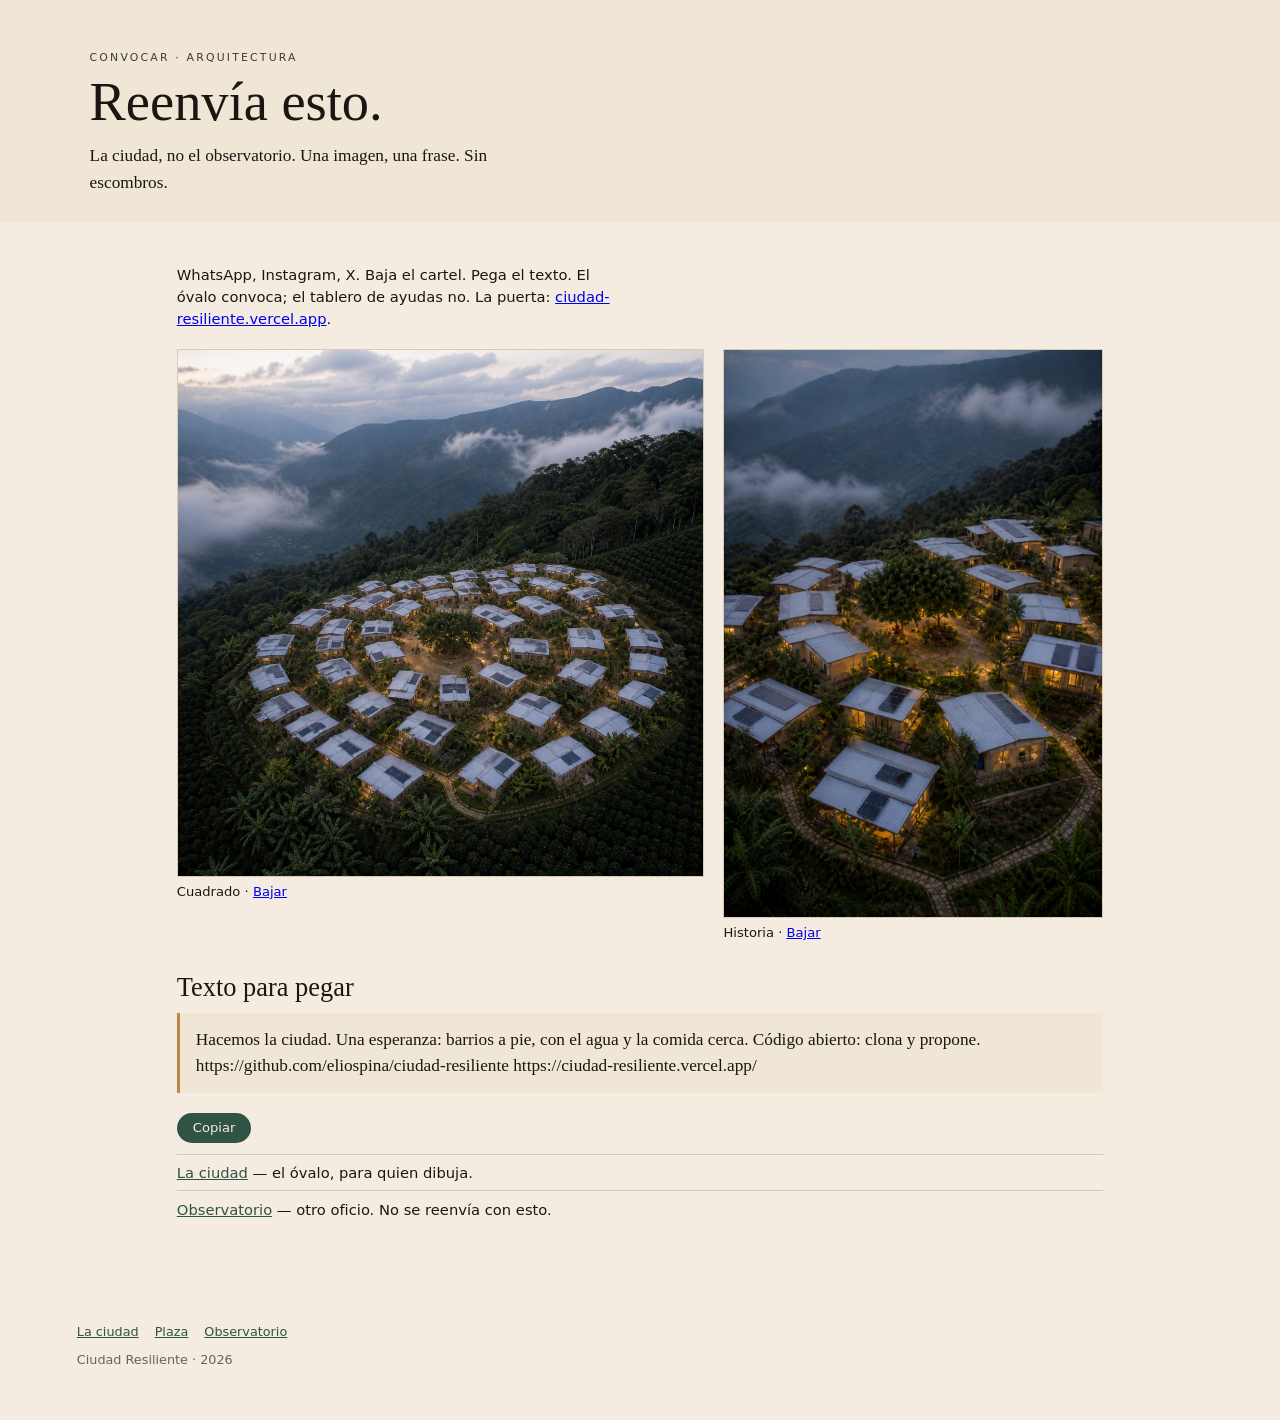
==== compartir.html @ 82fd2ac4 "Publicar la semilla: esperanza, código abierto y una puerta para participar. Co-authored-by: Cursor " ====
<!DOCTYPE html>
<html lang="es">
  <head>
    <meta charset="utf-8" />
    <meta name="viewport" content="width=device-width, initial-scale=1" />
    <title>Reenvía — Ciudad Resiliente</title>
    <meta
      name="description"
      content="Hacemos la ciudad. Óvalo de células. Arquitectas y urbanismo: se dibuja la primera célula."
    />
    <meta property="og:title" content="Hacemos la ciudad." />
    <meta
      property="og:description"
      content="Óvalo de células. Risaralda · Valle · Chocó. Arquitectas, urbanismo: dibuja la primera célula."
    />
    <meta
      property="og:image"
      content="https://ciudad-resiliente.vercel.app/public/cartel-ciudad.png"
    />
    <meta
      property="og:url"
      content="https://ciudad-resiliente.vercel.app/compartir.html"
    />
    <meta property="og:type" content="website" />
    <meta name="twitter:card" content="summary_large_image" />
    <meta
      name="twitter:image"
      content="https://ciudad-resiliente.vercel.app/public/cartel-ciudad.png"
    />
    <link rel="canonical" href="https://ciudad-resiliente.vercel.app/compartir.html" />
    <link rel="stylesheet" href="styles.css" />
  </head>
  <body>
    <header class="obs-hero">
      <p class="kicker">Convocar · arquitectura</p>
      <h1>Reenvía esto.</h1>
      <p class="lead">
        La ciudad, no el observatorio. Una imagen, una frase. Sin escombros.
      </p>
    </header>

    <main>
      <section>
        <p class="plain">
          WhatsApp, Instagram, X. Baja el cartel. Pega el texto. El óvalo
          convoca; el tablero de ayudas no. La puerta:
          <a href="https://ciudad-resiliente.vercel.app/">ciudad-resiliente.vercel.app</a>.
        </p>
        <div class="share-grid">
          <figure>
            <img
              src="public/cartel-ciudad.png"
              alt="Cartel cuadrado: primera célula compacta en ladera, patio al centro."
            />
            <figcaption>
              Cuadrado ·
              <a href="public/cartel-ciudad.png" download>Bajar</a>
            </figcaption>
          </figure>
          <figure>
            <img
              src="public/cartel-ciudad-story.png"
              alt="Cartel vertical: la misma célula compacta, para historia."
            />
            <figcaption>
              Historia ·
              <a href="public/cartel-ciudad-story.png" download>Bajar</a>
            </figcaption>
          </figure>
        </div>
      </section>

      <section>
        <h2>Texto para pegar</h2>
        <blockquote id="share-copy">
          Hacemos la ciudad.

          Una esperanza: barrios a pie, con el agua y la comida cerca.
          Código abierto: clona y propone.

          https://github.com/eliospina/ciudad-resiliente
          https://ciudad-resiliente.vercel.app/
        </blockquote>
        <button type="button" id="copy-btn">Copiar</button>
      </section>

      <section id="invitar">
        <ul class="invite-doors">
          <li>
            <a href="index.html">La ciudad</a>
            — el óvalo, para quien dibuja.
          </li>
          <li>
            <a href="observatorio.html">Observatorio</a>
            — otro oficio. No se reenvía con esto.
          </li>
        </ul>
      </section>
    </main>

    <footer>
      <nav class="doors" aria-label="Dos oficios">
        <a href="index.html">La ciudad</a>
        <a href="plaza.html">Plaza</a>
        <a href="observatorio.html">Observatorio</a>
      </nav>
      <p>Ciudad Resiliente · 2026</p>
    </footer>
    <script>
      const btn = document.getElementById("copy-btn");
      const text = document
        .getElementById("share-copy")
        .textContent.replace(/[ \t]+\n/g, "\n")
        .replace(/\n[ \t]+/g, "\n")
        .replace(/[ \t]{2,}/g, " ")
        .trim();
      btn.addEventListener("click", async () => {
        await navigator.clipboard.writeText(text);
        btn.textContent = "Copiado";
      });
    </script>
  </body>
</html>
---- styles.css ----
:root {
  --ink: #1a1612;
  --paper: #f4ece0;
  --gold: #b8894a;
  --moss: #2f5344;
  --muted: #6a6358;
  --line: #d7cbb8;
  --plate: #efe6d6;
}

* {
  box-sizing: border-box;
}

html,
body {
  margin: 0;
  background: var(--paper);
  color: var(--ink);
  font-family: "Iowan Old Style", Palatino, "Palatino Linotype", Georgia, serif;
}

.hero {
  position: relative;
  min-height: 78vh;
}

.hero img {
  width: 100%;
  height: 78vh;
  object-fit: cover;
  object-position: center 40%;
  display: block;
  filter: saturate(0.88) contrast(1.04);
}

.hero-copy {
  position: absolute;
  inset: auto 0 0;
  padding: 3.2rem 7vw 2.4rem;
  background: linear-gradient(transparent, rgba(18, 14, 10, 0.82));
  color: var(--paper);
}

.hero-copy .lead {
  max-width: 22rem;
  font-size: 1.15rem;
  line-height: 1.45;
  color: #f3eadc;
}

.plain-hero {
  max-width: 26rem;
  margin: 0.45rem 0 0;
  font-family: system-ui, sans-serif;
  font-size: 0.82rem;
  line-height: 1.45;
  color: #e8dcc8;
  opacity: 0.88;
}

.enter-city {
  display: inline-block;
  margin: 1rem 0.5rem 0 0;
  padding: 0.58rem 1rem;
  border: 1px solid rgba(243, 234, 220, 0.7);
  border-radius: 999px;
  color: var(--paper);
  font-family: system-ui, sans-serif;
  font-size: 0.8rem;
  text-decoration: none;
  transition: color 0.2s ease, background 0.2s ease;
}

.enter-city:hover,
.enter-city:focus-visible {
  color: var(--ink);
  background: var(--paper);
}

.kicker {
  letter-spacing: 0.2em;
  text-transform: uppercase;
  font-size: 0.68rem;
  font-family: system-ui, sans-serif;
  margin: 0 0 0.55rem;
  opacity: 0.82;
}

h1 {
  font-weight: 400;
  font-size: clamp(2rem, 5vw, 3.4rem);
  line-height: 1.08;
  margin: 0 0 0.7rem;
}

.pillars {
  list-style: none;
  display: flex;
  flex-wrap: wrap;
  gap: 0.4rem 0.45rem;
  margin: 1.1rem 0 0;
  padding: 0;
  max-width: 36rem;
}

.pillars li {
  font-family: system-ui, sans-serif;
  font-size: 0.68rem;
  letter-spacing: 0.06em;
  text-transform: uppercase;
  color: var(--paper);
  border: 1px solid rgba(243, 234, 220, 0.38);
  border-radius: 999px;
  padding: 0.28rem 0.7rem;
}

.lead,
main p {
  font-size: 1.08rem;
  line-height: 1.55;
}

main {
  max-width: 1080px;
  margin: 0 auto;
  padding: 2.6rem 6vw 5rem;
}

h2 {
  font-weight: 400;
  font-size: 1.65rem;
  margin: 0 0 0.45rem;
}

.split {
  display: grid;
  gap: 1.6rem;
  align-items: start;
}

.oval-wrap {
  order: -1;
  margin: 0;
  background: var(--plate);
  border-radius: 1.1rem;
  padding: 0.7rem;
}

@media (min-width: 880px) {
  .split {
    grid-template-columns: minmax(0, 0.92fr) minmax(0, 1.18fr);
    gap: 2.2rem;
  }

  .oval-wrap {
    order: 0;
    position: sticky;
    top: 1rem;
  }
}

.lesson {
  background: var(--plate);
  border-radius: 0.9rem;
  padding: 0.95rem 1.05rem 0.7rem;
  margin: 0.9rem 0 0.85rem;
}

.question {
  font-size: 1.28rem;
  line-height: 1.3;
  margin: 0 0 0.35rem;
}

.note {
  color: var(--moss);
  min-height: 0;
  margin: 0 0 0.35rem;
}

.connects {
  font-family: system-ui, sans-serif;
  font-size: 0.72rem;
  letter-spacing: 0.08em;
  text-transform: uppercase;
  color: var(--gold);
  min-height: 1.1rem;
  margin: 0;
}

.question.in,
.note.in,
.connects.in,
.soil-note.in {
  animation: rise 0.45s ease;
}

.layers {
  display: inline-flex;
  flex-wrap: wrap;
  gap: 0;
  margin: 0 0 1rem;
  border: 1px solid var(--line);
  border-radius: 999px;
  padding: 0.15rem;
  background: var(--plate);
}

.layers button {
  font-family: system-ui, sans-serif;
  font-size: 0.78rem;
  letter-spacing: 0.04em;
  background: transparent;
  color: var(--ink);
  border: 0;
  border-radius: 999px;
  padding: 0.42rem 0.95rem;
  cursor: pointer;
}

.layers button[aria-pressed="true"] {
  background: var(--moss);
  color: var(--paper);
  border-color: var(--moss);
}

#layer-lead {
  color: var(--moss);
  margin: 0 0 0.35rem;
  max-width: 26rem;
}

.plain,
#layer-plain {
  font-family: system-ui, sans-serif;
  font-size: 0.92rem;
  line-height: 1.5;
  color: var(--ink);
  margin: 0 0 0.85rem;
  max-width: 28rem;
}

.hope .plain {
  max-width: 36rem;
}

.hope a,
.invite-doors a {
  color: var(--moss);
}

#ovalo-lesson[data-layer="habitar"] #hacer-btn,
#ovalo-lesson[data-layer="habitar"] #valores-btn,
#ovalo-lesson[data-layer="habitar"] #vida-btn,
#ovalo-lesson[data-layer="habitar"] #waste-btn {
  display: none;
}

.green-wash {
  fill: var(--moss);
  opacity: 0;
  pointer-events: none;
  transition: opacity 0.45s ease;
}

#ovalo[data-layer="habitar"] .green-wash {
  opacity: 0.12;
}

#ovalo[data-layer="habitar"] .cell[data-id="naturaleza"] circle {
  fill: #c8d6c6;
}

#ovalo[data-layer="habitar"] .flow[data-nodes="agua naturaleza"],
#ovalo[data-layer="habitar"] .flow[data-nodes="naturaleza alimento"],
#ovalo[data-layer="habitar"] .flow[data-nodes="vivienda naturaleza"] {
  opacity: 0.34;
}

#ovalo[data-layer="habitar"] .flow.is-on {
  opacity: 0.85;
}

#territorio-panel .soils {
  margin: 0.7rem 0 0.4rem;
}

#territorio-panel .soils article {
  padding: 0.65rem 0.75rem 0.25rem;
}

#territorio-panel .soils h3 {
  font-size: 1.05rem;
  margin: 0 0 0.2rem;
}

#territorio-panel .soils p,
#territorio-panel .soil-note {
  font-size: 0.88rem;
}

#territorio-panel .soil-note {
  min-height: 4.2rem;
  margin: 0 0 0.8rem;
}

#layer-title {
  margin: 0 0 0.25rem;
}

.lesson-bar {
  display: flex;
  flex-wrap: wrap;
  align-items: center;
  gap: 0.55rem;
  margin: 0 0 0.4rem;
}

#tour-btn,
#waste-btn,
#vida-btn,
#valores-btn,
#hacer-btn,
.chips button {
  font-family: system-ui, sans-serif;
  font-size: 0.78rem;
  letter-spacing: 0.04em;
  background: transparent;
  color: var(--ink);
  border: 1px solid var(--line);
  border-radius: 999px;
  padding: 0.4rem 0.85rem;
  cursor: pointer;
}

#tour-btn {
  background: var(--moss);
  color: var(--paper);
  border-color: var(--moss);
}

.chips button:focus-visible,
.layers button:focus-visible,
#tour-btn:focus-visible,
#waste-btn:focus-visible,
#vida-btn:focus-visible,
#valores-btn:focus-visible,
#hacer-btn:focus-visible {
  outline: 2px solid var(--moss);
  outline-offset: 2px;
}

#tour-btn[aria-pressed="true"],
#waste-btn[aria-pressed="true"],
#vida-btn[aria-pressed="true"],
#valores-btn[aria-pressed="true"],
#hacer-btn[aria-pressed="true"],
.chips button[aria-pressed="true"] {
  background: var(--ink);
  color: var(--paper);
  border-color: var(--ink);
}

.tour-step {
  font-family: system-ui, sans-serif;
  font-size: 0.75rem;
  color: var(--muted);
}

.chips {
  display: flex;
  flex-wrap: wrap;
  gap: 0.4rem;
}

.chip-label {
  font-family: system-ui, sans-serif;
  font-size: 0.68rem;
  letter-spacing: 0.12em;
  text-transform: uppercase;
  color: var(--muted);
  margin: 0.9rem 0 0.2rem;
}

.chip-hint {
  font-family: system-ui, sans-serif;
  font-size: 0.82rem;
  line-height: 1.4;
  color: var(--ink);
  margin: 0 0 0.4rem;
}

.hacer-path {
  margin: 0.2rem 0 0.8rem;
  display: flex;
  flex-wrap: wrap;
  align-items: center;
  gap: 0.35rem 0.4rem;
}

.hacer-path button {
  font-family: system-ui, sans-serif;
  font-size: 0.78rem;
  letter-spacing: 0.04em;
  background: transparent;
  color: var(--moss);
  border: 1px solid #c9b89a;
  border-radius: 999px;
  padding: 0.28rem 0.7rem;
  cursor: pointer;
}

.hacer-path button[aria-pressed="true"] {
  background: var(--ink);
  color: var(--paper);
  border-color: var(--ink);
}

.waste-path[hidden] {
  display: none;
}

#ovalo {
  width: 100%;
  height: auto;
}

.ring {
  fill: none;
  stroke: var(--gold);
  stroke-width: 1.2;
  transition: stroke 0.4s ease;
}

#ovalo[data-soil="risaralda"] .ring {
  stroke: #8a6a3a;
}

#ovalo[data-soil="valle"] .ring {
  stroke: #4a7a8a;
}

#ovalo[data-soil="choco"] .ring {
  stroke: #2f5a3c;
}

.flow {
  fill: none;
  stroke: var(--gold);
  stroke-width: 1.4;
  stroke-dasharray: 6 8;
  opacity: 0;
  pointer-events: none;
  transition: opacity 0.35s ease;
}

.flow.is-on {
  opacity: 0.85;
  animation: dash 18s linear infinite;
}

.cell circle {
  fill: #efe4d0;
  stroke: var(--ink);
  stroke-width: 1.2;
  cursor: pointer;
  transition: fill 0.3s ease, stroke-width 0.3s ease, transform 0.3s ease;
}

.cell.nucleus circle {
  fill: var(--gold);
}

.cell text {
  font-size: 8px;
  text-anchor: middle;
  font-family: system-ui, sans-serif;
  pointer-events: none;
  fill: var(--ink);
}

.cell:hover circle,
.cell:focus-visible circle {
  fill: var(--paper);
}

.cell:focus {
  outline: none;
}

.cell:focus-visible circle {
  stroke-width: 2.4;
  fill: var(--paper);
}

#ovalo.teaching .cell.is-dim {
  opacity: 0.28;
}

#ovalo.teaching .cell.is-on circle {
  fill: var(--paper);
  stroke-width: 2.2;
}

#ovalo.teaching .cell.nucleus.is-on circle {
  fill: var(--gold);
  animation: pulse 1.8s ease-in-out infinite;
}

.cards {
  display: grid;
  gap: 1rem;
}

@media (min-width: 720px) {
  .cards {
    grid-template-columns: repeat(3, 1fr);
  }
}

.cards article {
  border: 1px solid #d9ccb6;
  padding: 1rem 1.1rem 0.4rem;
}

.soils article {
  cursor: pointer;
  transition: border-color 0.25s ease, background 0.25s ease;
}

.soils article.is-on {
  border-color: var(--ink);
  background: #efe4d0;
}

.soil-note {
  color: var(--moss);
  min-height: 3.2rem;
}

.tracker.crystal {
  border: 1px solid #c9b89a;
  padding: 1.2rem 1.1rem 0.8rem;
  background: linear-gradient(180deg, rgba(255, 255, 255, 0.28), transparent 42%);
}

.wall {
  font-family: system-ui, sans-serif;
  font-size: 0.92rem;
  line-height: 1.45;
  color: var(--ink);
  background: #efe4d0;
  border: 1px solid var(--ink);
  padding: 0.75rem 0.9rem;
  margin: 0 0 1rem;
}

.source-map {
  list-style: none;
  margin: 0 0 1rem;
  padding: 0;
  display: grid;
  gap: 0.45rem;
  font-family: system-ui, sans-serif;
  font-size: 0.86rem;
  line-height: 1.45;
}

.source-map a {
  color: var(--moss);
}

.observatorio-plain {
  max-width: 36rem;
  margin: 0 0 0.8rem;
}

.pulso {
  display: flex;
  align-items: flex-start;
  gap: 0.55rem;
  font-family: system-ui, sans-serif;
  font-size: 0.82rem;
  color: var(--moss);
  margin: 0.9rem 0 0.2rem;
}

.pulso-dot {
  width: 0.55rem;
  height: 0.55rem;
  margin-top: 0.35rem;
  border-radius: 50%;
  background: var(--moss);
  flex-shrink: 0;
}

.pulso.is-live .pulso-dot {
  animation: pulso-live 1.6s ease-in-out infinite;
}

.pulso.is-stale .pulso-dot {
  background: var(--muted);
  animation: none;
}

.pulso-clock {
  font-family: system-ui, sans-serif;
  font-size: 0.72rem;
  color: var(--muted);
  margin: 0 0 0.6rem;
}

.pulso-events {
  list-style: none;
  margin: 0 0 0.8rem;
  padding: 0;
  font-family: system-ui, sans-serif;
  font-size: 0.8rem;
  line-height: 1.45;
}

.pulso-events li {
  border-top: 1px solid #d9ccb6;
  padding: 0.45rem 0;
}

.pulso-events .when {
  color: var(--muted);
  font-size: 0.7rem;
  letter-spacing: 0.04em;
}

.pulso-events .pulso-note {
  color: var(--ink);
  margin: 0.2rem 0 0;
}

#flujos-body tr.is-new td {
  background: #efe4d0;
}

@keyframes pulso-live {
  50% {
    opacity: 0.35;
  }
}

@keyframes dash {
  to {
    stroke-dashoffset: -280;
  }
}

@keyframes pulse {
  50% {
    stroke-width: 3.4;
  }
}

@keyframes rise {
  from {
    opacity: 0;
    transform: translateY(6px);
  }
  to {
    opacity: 1;
    transform: none;
  }
}

@media (prefers-reduced-motion: reduce) {
  .flow.is-on,
  #ovalo.teaching .cell.nucleus.is-on circle,
  .question.in,
  .note.in,
  .connects.in,
  .soil-note.in,
  .pulso.is-live .pulso-dot {
    animation: none;
  }
}

.tracker-lede {
  margin: 0 0 0.6rem;
}

.crystal-keys {
  list-style: none;
  margin: 0 0 0.9rem;
  padding: 0;
  display: grid;
  gap: 0.25rem 1.2rem;
  font-family: system-ui, sans-serif;
  font-size: 0.82rem;
  color: var(--moss);
}

@media (min-width: 640px) {
  .crystal-keys {
    grid-template-columns: 1fr 1fr;
  }
}

.hope {
  border-top: 1px solid var(--line);
  border-bottom: 1px solid var(--line);
  padding: 1.8rem 0;
  margin-top: 2.4rem;
}

#codigo {
  padding: 1.8rem 0 0;
}

.clone-box {
  max-width: 40rem;
  overflow-x: auto;
  padding: 0.9rem 1rem;
  background: var(--plate);
  border-left: 3px solid var(--gold);
  font-family: ui-monospace, Menlo, monospace;
  font-size: 0.82rem;
  line-height: 1.5;
}

.clone-box code {
  font: inherit;
}

.table-wrap {
  overflow-x: auto;
  margin: 1.2rem 0 0.6rem;
}

table {
  width: 100%;
  border-collapse: collapse;
  font-family: system-ui, sans-serif;
  font-size: 0.82rem;
}

th,
td {
  text-align: left;
  vertical-align: top;
  padding: 0.65rem 0.7rem;
  border-bottom: 1px solid #d9ccb6;
}

th {
  font-weight: 600;
  font-size: 0.68rem;
  letter-spacing: 0.08em;
  text-transform: uppercase;
  color: var(--muted);
}

td a {
  color: var(--moss);
}

.path {
  font-family: system-ui, sans-serif;
  font-size: 0.8rem;
  letter-spacing: 0.04em;
  color: var(--moss);
}

.gap {
  color: var(--muted);
}

.table-legend {
  font-family: system-ui, sans-serif;
  font-size: 0.72rem;
  color: var(--muted);
  margin: 0 0 0.4rem;
}

.invite-doors {
  list-style: none;
  margin: 0.7rem 0 0;
  padding: 0;
  display: grid;
  gap: 0.45rem;
  font-family: system-ui, sans-serif;
  font-size: 0.92rem;
  line-height: 1.45;
}

.invite-doors li {
  border-top: 1px solid var(--line);
  padding: 0.45rem 0 0;
}

.steps {
  max-width: 36rem;
  margin: 0.9rem 0 1.2rem;
  padding: 0;
  list-style: none;
  counter-reset: paso;
}

.steps li {
  counter-increment: paso;
  position: relative;
  padding: 0.55rem 0 0.55rem 2.1rem;
  border-top: 1px solid var(--line);
  font-family: system-ui, sans-serif;
  font-size: 0.92rem;
  line-height: 1.45;
}

.steps li::before {
  content: counter(paso);
  position: absolute;
  left: 0;
  top: 0.6rem;
  font-size: 0.75rem;
  color: var(--gold);
}

.steps a {
  color: var(--moss);
}

.disclaimer {
  font-family: system-ui, sans-serif;
  font-size: 0.72rem;
  line-height: 1.45;
  color: var(--muted);
  max-width: 40rem;
  margin-top: 0.75rem;
}

footer {
  padding: 1.5rem 6vw 2.5rem;
  font-family: system-ui, sans-serif;
  font-size: 0.8rem;
  color: var(--muted);
}

footer a {
  color: var(--moss);
}

.doors {
  display: flex;
  gap: 1rem;
  margin: 0 0 0.6rem;
}

.doors a {
  color: var(--moss);
}

.doors a[aria-current="page"] {
  color: var(--ink);
  text-decoration: none;
  font-weight: 600;
}

.obs-hero {
  padding: 3.2rem 7vw 1.6rem;
  background: var(--plate);
}

.obs-hero .lead {
  max-width: 28rem;
  margin: 0;
}

.share-grid {
  display: grid;
  gap: 1.2rem;
  margin: 1.2rem 0 2rem;
}

@media (min-width: 720px) {
  .share-grid {
    grid-template-columns: 1fr 0.72fr;
    align-items: start;
  }
}

.share-grid figure {
  margin: 0;
}

.share-grid img {
  width: 100%;
  height: auto;
  display: block;
  border: 1px solid var(--line);
}

.share-grid figcaption,
#copy-btn {
  font-family: system-ui, sans-serif;
  font-size: 0.82rem;
  margin: 0.45rem 0 0;
}

blockquote {
  margin: 0.6rem 0 0.8rem;
  padding: 0.9rem 1rem;
  background: var(--plate);
  border-left: 3px solid var(--gold);
  font-size: 1.08rem;
  line-height: 1.5;
}

#copy-btn {
  font-family: system-ui, sans-serif;
  background: var(--moss);
  color: var(--paper);
  border: 0;
  border-radius: 999px;
  padding: 0.45rem 1rem;
  cursor: pointer;
}

.civic-form {
  display: grid;
  gap: 0.7rem;
  max-width: 28rem;
  margin: 1rem 0 0.6rem;
}

.civic-form label,
.proposal .plain {
  font-family: system-ui, sans-serif;
  font-size: 0.86rem;
  line-height: 1.45;
}

.civic-form input,
.civic-form select,
.civic-form textarea {
  display: block;
  width: 100%;
  margin: 0.28rem 0 0;
  padding: 0.45rem 0.55rem;
  border: 1px solid var(--line);
  border-radius: 0.4rem;
  background: var(--paper);
  color: var(--ink);
  font: inherit;
}

.civic-form button {
  font-family: system-ui, sans-serif;
  justify-self: start;
  background: var(--moss);
  color: var(--paper);
  border: 0;
  border-radius: 999px;
  padding: 0.45rem 1rem;
  cursor: pointer;
}

.plaza-list,
.proposal {
  display: grid;
  gap: 0.25rem;
}

.proposal {
  border-top: 1px solid var(--line);
  padding: 1rem 0 0.4rem;
}

.proposal h3 {
  margin: 0;
  font-weight: 400;
  font-size: 1.35rem;
}

.proposal a {
  color: var(--moss);
}

.civic-out {
  max-width: 40rem;
  overflow-x: auto;
  padding: 0.8rem 1rem;
  background: var(--plate);
  font-size: 0.78rem;
  line-height: 1.45;
}

.copied {
  min-height: 1.3rem;
  font-family: system-ui, sans-serif;
  font-size: 0.82rem;
  color: var(--moss);
}

.call-split {
  display: grid;
  gap: 1rem;
  margin: 1.2rem 0 0;
}

@media (min-width: 720px) {
  .call-split {
    grid-template-columns: 1fr 1fr;
  }
}

.call-card {
  border: 1px solid var(--line);
  padding: 1.1rem 1.15rem 1rem;
  background: var(--plate);
}

.call-card h3 {
  font-weight: 400;
  font-size: 1.35rem;
  margin: 0 0 0.35rem;
}

.call-card p {
  margin: 0 0 0.55rem;
  max-width: none;
}

.call-card a {
  color: var(--moss);
  font-family: system-ui, sans-serif;
  font-size: 0.86rem;
}

.call-card .sound {
  font-style: italic;
  color: var(--moss);
}
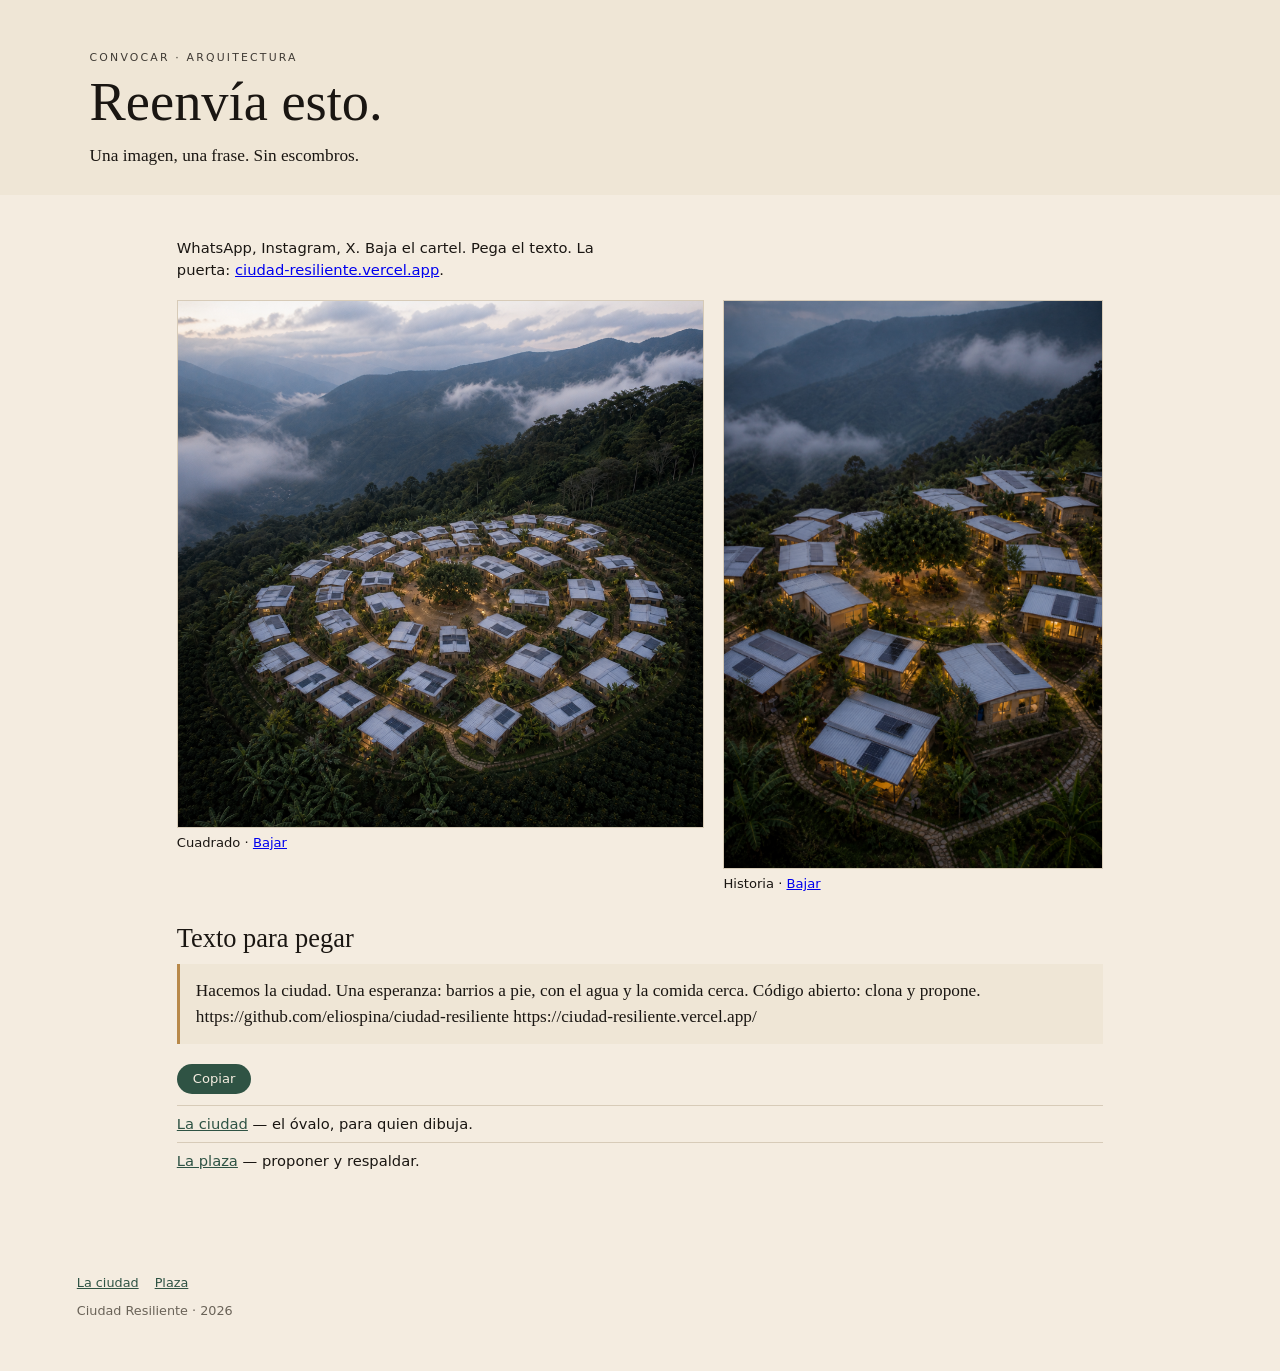
==== commit c997e557: "Sacar la veeduría de este repo: la ciudad ya no mezcla el tablero de ayudas. Co-authored-by: Cursor " ====
--- a/compartir.html
+++ b/compartir.html
@@ -35,15 +35,14 @@
       <p class="kicker">Convocar · arquitectura</p>
       <h1>Reenvía esto.</h1>
       <p class="lead">
-        La ciudad, no el observatorio. Una imagen, una frase. Sin escombros.
+        Una imagen, una frase. Sin escombros.
       </p>
     </header>
 
     <main>
       <section>
         <p class="plain">
-          WhatsApp, Instagram, X. Baja el cartel. Pega el texto. El óvalo
-          convoca; el tablero de ayudas no. La puerta:
+          WhatsApp, Instagram, X. Baja el cartel. Pega el texto. La puerta:
           <a href="https://ciudad-resiliente.vercel.app/">ciudad-resiliente.vercel.app</a>.
         </p>
         <div class="share-grid">
@@ -91,8 +90,8 @@
             — el óvalo, para quien dibuja.
           </li>
           <li>
-            <a href="observatorio.html">Observatorio</a>
-            — otro oficio. No se reenvía con esto.
+            <a href="plaza.html">La plaza</a>
+            — proponer y respaldar.
           </li>
         </ul>
       </section>
@@ -102,7 +101,6 @@
       <nav class="doors" aria-label="Dos oficios">
         <a href="index.html">La ciudad</a>
         <a href="plaza.html">Plaza</a>
-        <a href="observatorio.html">Observatorio</a>
       </nav>
       <p>Ciudad Resiliente · 2026</p>
     </footer>
